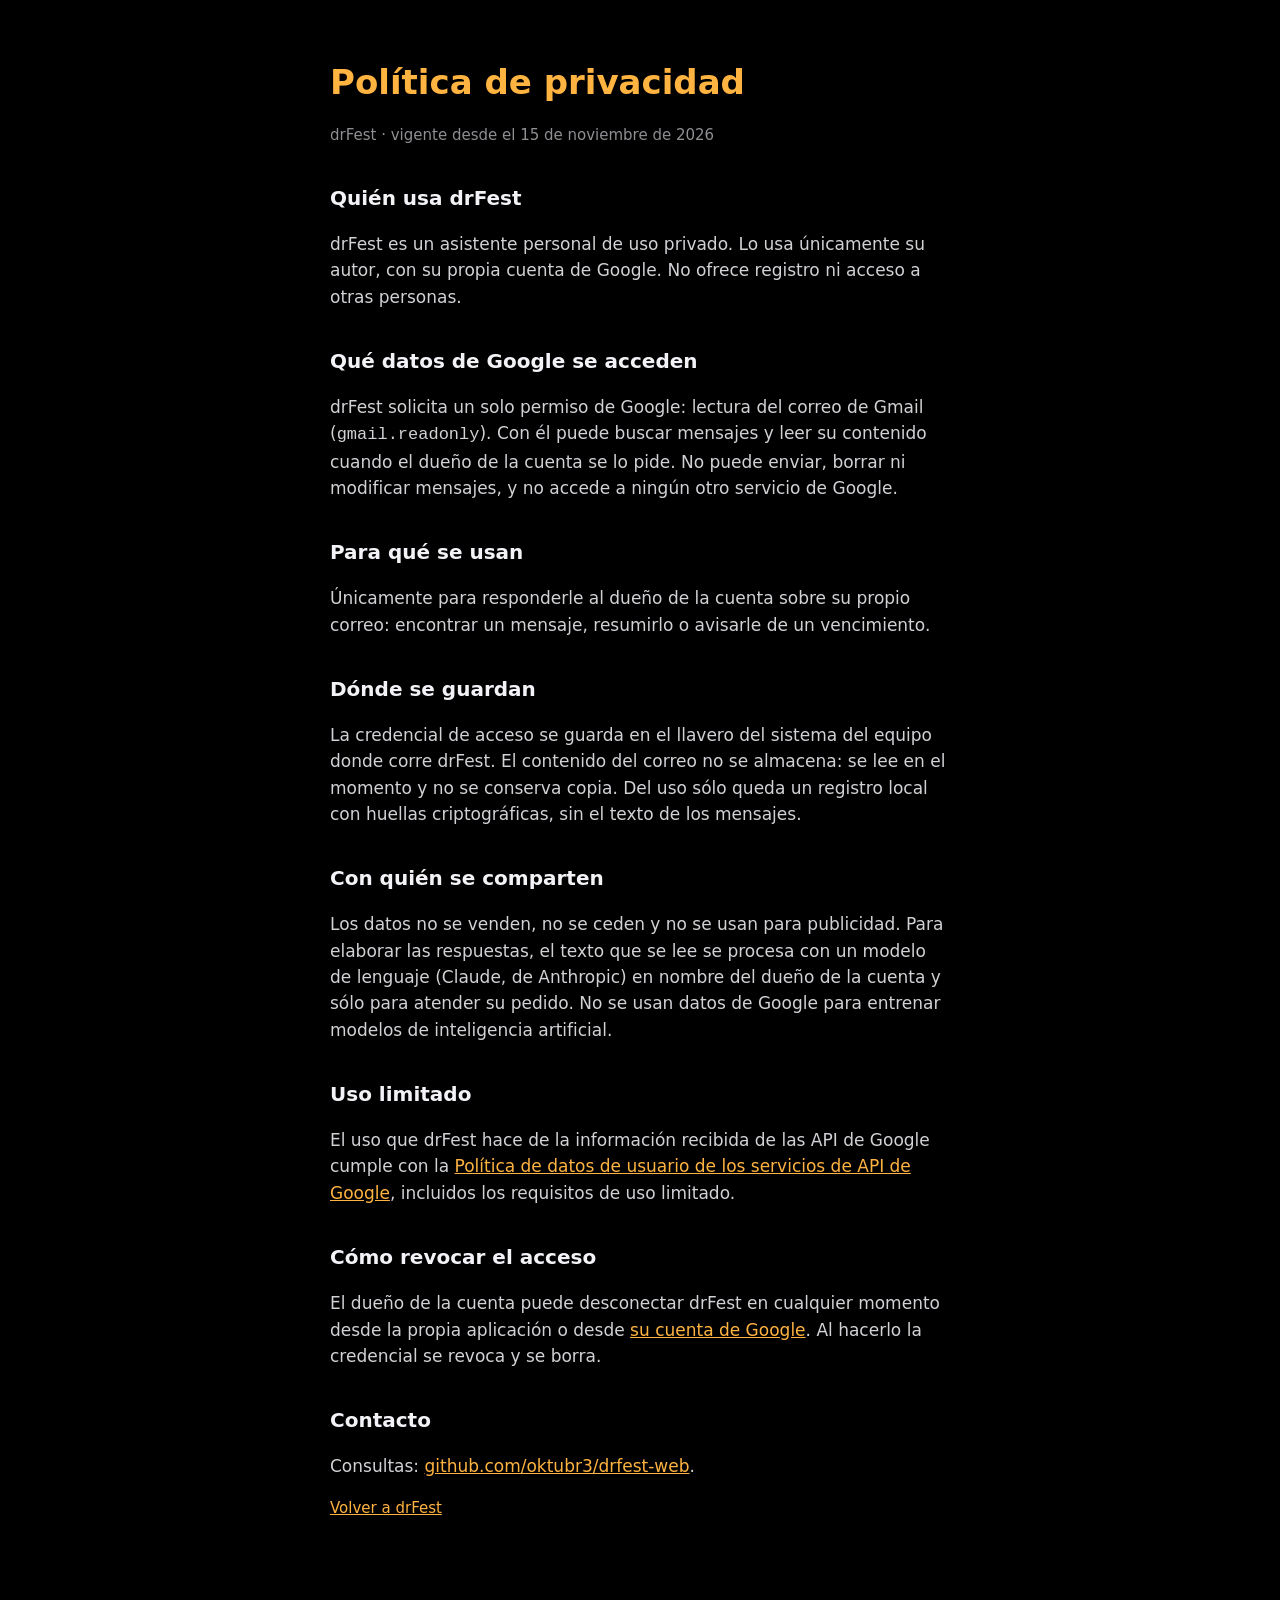
==== privacidad.html @ 5746a41f "feat: add drFest home and privacy pages" ====
<!doctype html>
<html lang="es">
<head>
<meta charset="utf-8">
<meta name="viewport" content="width=device-width, initial-scale=1">
<title>Política de privacidad · drFest</title>
<link rel="stylesheet" href="estilo.css">
</head>
<body>
<main>
<h1>Política de privacidad</h1>
<p class="tenue">drFest · vigente desde el 15 de noviembre de 2026</p>

<h2>Quién usa drFest</h2>
<p>drFest es un asistente personal de uso privado. Lo usa únicamente su autor, con su propia cuenta de Google. No ofrece registro ni acceso a otras personas.</p>

<h2>Qué datos de Google se acceden</h2>
<p>drFest solicita un solo permiso de Google: lectura del correo de Gmail (<code>gmail.readonly</code>). Con él puede buscar mensajes y leer su contenido cuando el dueño de la cuenta se lo pide. No puede enviar, borrar ni modificar mensajes, y no accede a ningún otro servicio de Google.</p>

<h2>Para qué se usan</h2>
<p>Únicamente para responderle al dueño de la cuenta sobre su propio correo: encontrar un mensaje, resumirlo o avisarle de un vencimiento.</p>

<h2>Dónde se guardan</h2>
<p>La credencial de acceso se guarda en el llavero del sistema del equipo donde corre drFest. El contenido del correo no se almacena: se lee en el momento y no se conserva copia. Del uso sólo queda un registro local con huellas criptográficas, sin el texto de los mensajes.</p>

<h2>Con quién se comparten</h2>
<p>Los datos no se venden, no se ceden y no se usan para publicidad. Para elaborar las respuestas, el texto que se lee se procesa con un modelo de lenguaje (Claude, de Anthropic) en nombre del dueño de la cuenta y sólo para atender su pedido. No se usan datos de Google para entrenar modelos de inteligencia artificial.</p>

<h2>Uso limitado</h2>
<p>El uso que drFest hace de la información recibida de las API de Google cumple con la <a href="https://developers.google.com/terms/api-services-user-data-policy">Política de datos de usuario de los servicios de API de Google</a>, incluidos los requisitos de uso limitado.</p>

<h2>Cómo revocar el acceso</h2>
<p>El dueño de la cuenta puede desconectar drFest en cualquier momento desde la propia aplicación o desde <a href="https://myaccount.google.com/permissions">su cuenta de Google</a>. Al hacerlo la credencial se revoca y se borra.</p>

<h2>Contacto</h2>
<p>Consultas: <a href="https://github.com/oktubr3/drfest-web/issues">github.com/oktubr3/drfest-web</a>.</p>

<p class="tenue"><a href="./">Volver a drFest</a></p>
</main>
</body>
</html>
---- estilo.css ----
:root { color-scheme: dark; }
body { margin: 0; background: #000; color: #f2f2f7; font: 17px/1.55 -apple-system, system-ui, sans-serif; }
main { max-width: 620px; margin: 0 auto; padding: 56px 20px 80px; }
h1 { font-size: 34px; margin: 0 0 4px; color: #ffb340; }
h2 { font-size: 20px; margin: 36px 0 8px; }
p, li { color: #d1d1d6; }
a { color: #ffb340; }
.tenue { color: #8e8e93; font-size: 15px; }
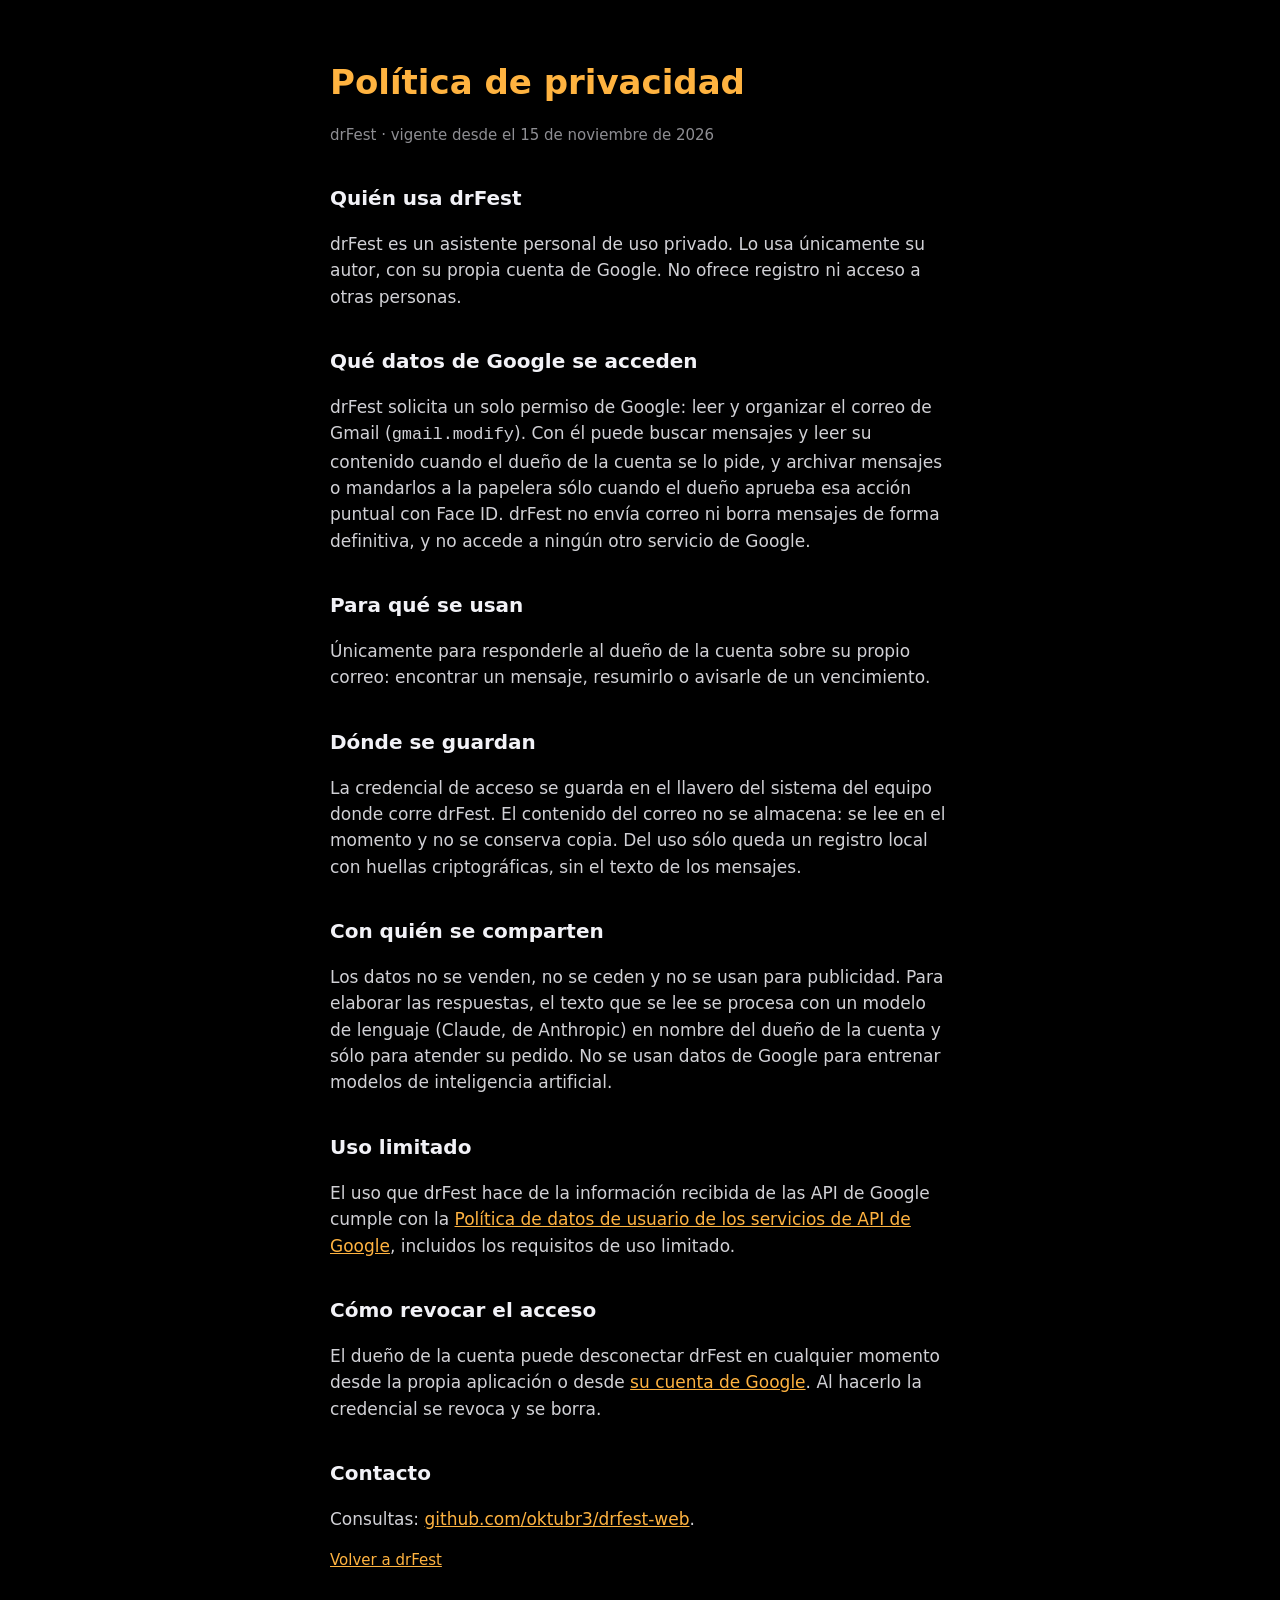
==== commit df8c8f62: "docs: describe archive and trash with face id" ====
--- a/privacidad.html
+++ b/privacidad.html
@@ -15,7 +15,7 @@
 <p>drFest es un asistente personal de uso privado. Lo usa únicamente su autor, con su propia cuenta de Google. No ofrece registro ni acceso a otras personas.</p>
 
 <h2>Qué datos de Google se acceden</h2>
-<p>drFest solicita un solo permiso de Google: lectura del correo de Gmail (<code>gmail.readonly</code>). Con él puede buscar mensajes y leer su contenido cuando el dueño de la cuenta se lo pide. No puede enviar, borrar ni modificar mensajes, y no accede a ningún otro servicio de Google.</p>
+<p>drFest solicita un solo permiso de Google: leer y organizar el correo de Gmail (<code>gmail.modify</code>). Con él puede buscar mensajes y leer su contenido cuando el dueño de la cuenta se lo pide, y archivar mensajes o mandarlos a la papelera sólo cuando el dueño aprueba esa acción puntual con Face ID. drFest no envía correo ni borra mensajes de forma definitiva, y no accede a ningún otro servicio de Google.</p>
 
 <h2>Para qué se usan</h2>
 <p>Únicamente para responderle al dueño de la cuenta sobre su propio correo: encontrar un mensaje, resumirlo o avisarle de un vencimiento.</p>
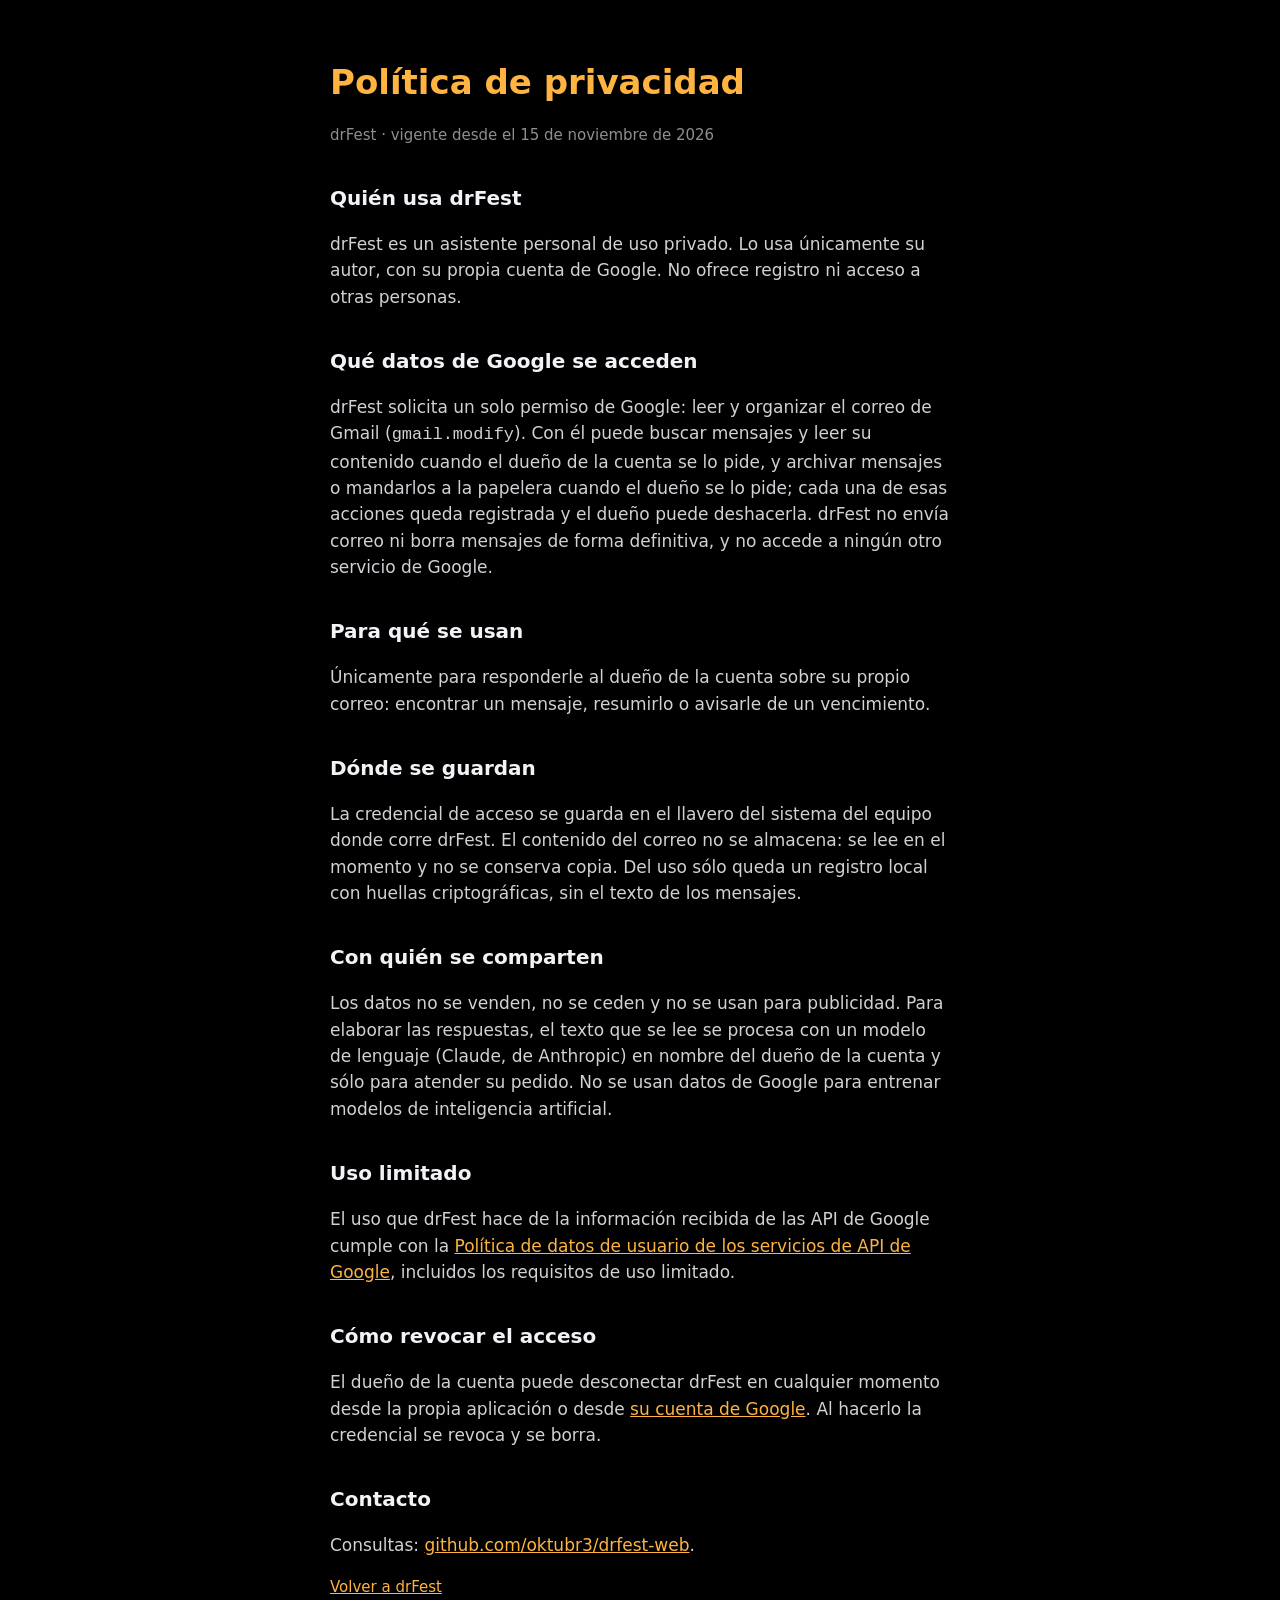
==== commit 44a95e9c: "docs: mail cleanup can be undone" ====
--- a/privacidad.html
+++ b/privacidad.html
@@ -15,7 +15,7 @@
 <p>drFest es un asistente personal de uso privado. Lo usa únicamente su autor, con su propia cuenta de Google. No ofrece registro ni acceso a otras personas.</p>
 
 <h2>Qué datos de Google se acceden</h2>
-<p>drFest solicita un solo permiso de Google: leer y organizar el correo de Gmail (<code>gmail.modify</code>). Con él puede buscar mensajes y leer su contenido cuando el dueño de la cuenta se lo pide, y archivar mensajes o mandarlos a la papelera sólo cuando el dueño aprueba esa acción puntual con Face ID. drFest no envía correo ni borra mensajes de forma definitiva, y no accede a ningún otro servicio de Google.</p>
+<p>drFest solicita un solo permiso de Google: leer y organizar el correo de Gmail (<code>gmail.modify</code>). Con él puede buscar mensajes y leer su contenido cuando el dueño de la cuenta se lo pide, y archivar mensajes o mandarlos a la papelera cuando el dueño se lo pide; cada una de esas acciones queda registrada y el dueño puede deshacerla. drFest no envía correo ni borra mensajes de forma definitiva, y no accede a ningún otro servicio de Google.</p>
 
 <h2>Para qué se usan</h2>
 <p>Únicamente para responderle al dueño de la cuenta sobre su propio correo: encontrar un mensaje, resumirlo o avisarle de un vencimiento.</p>
